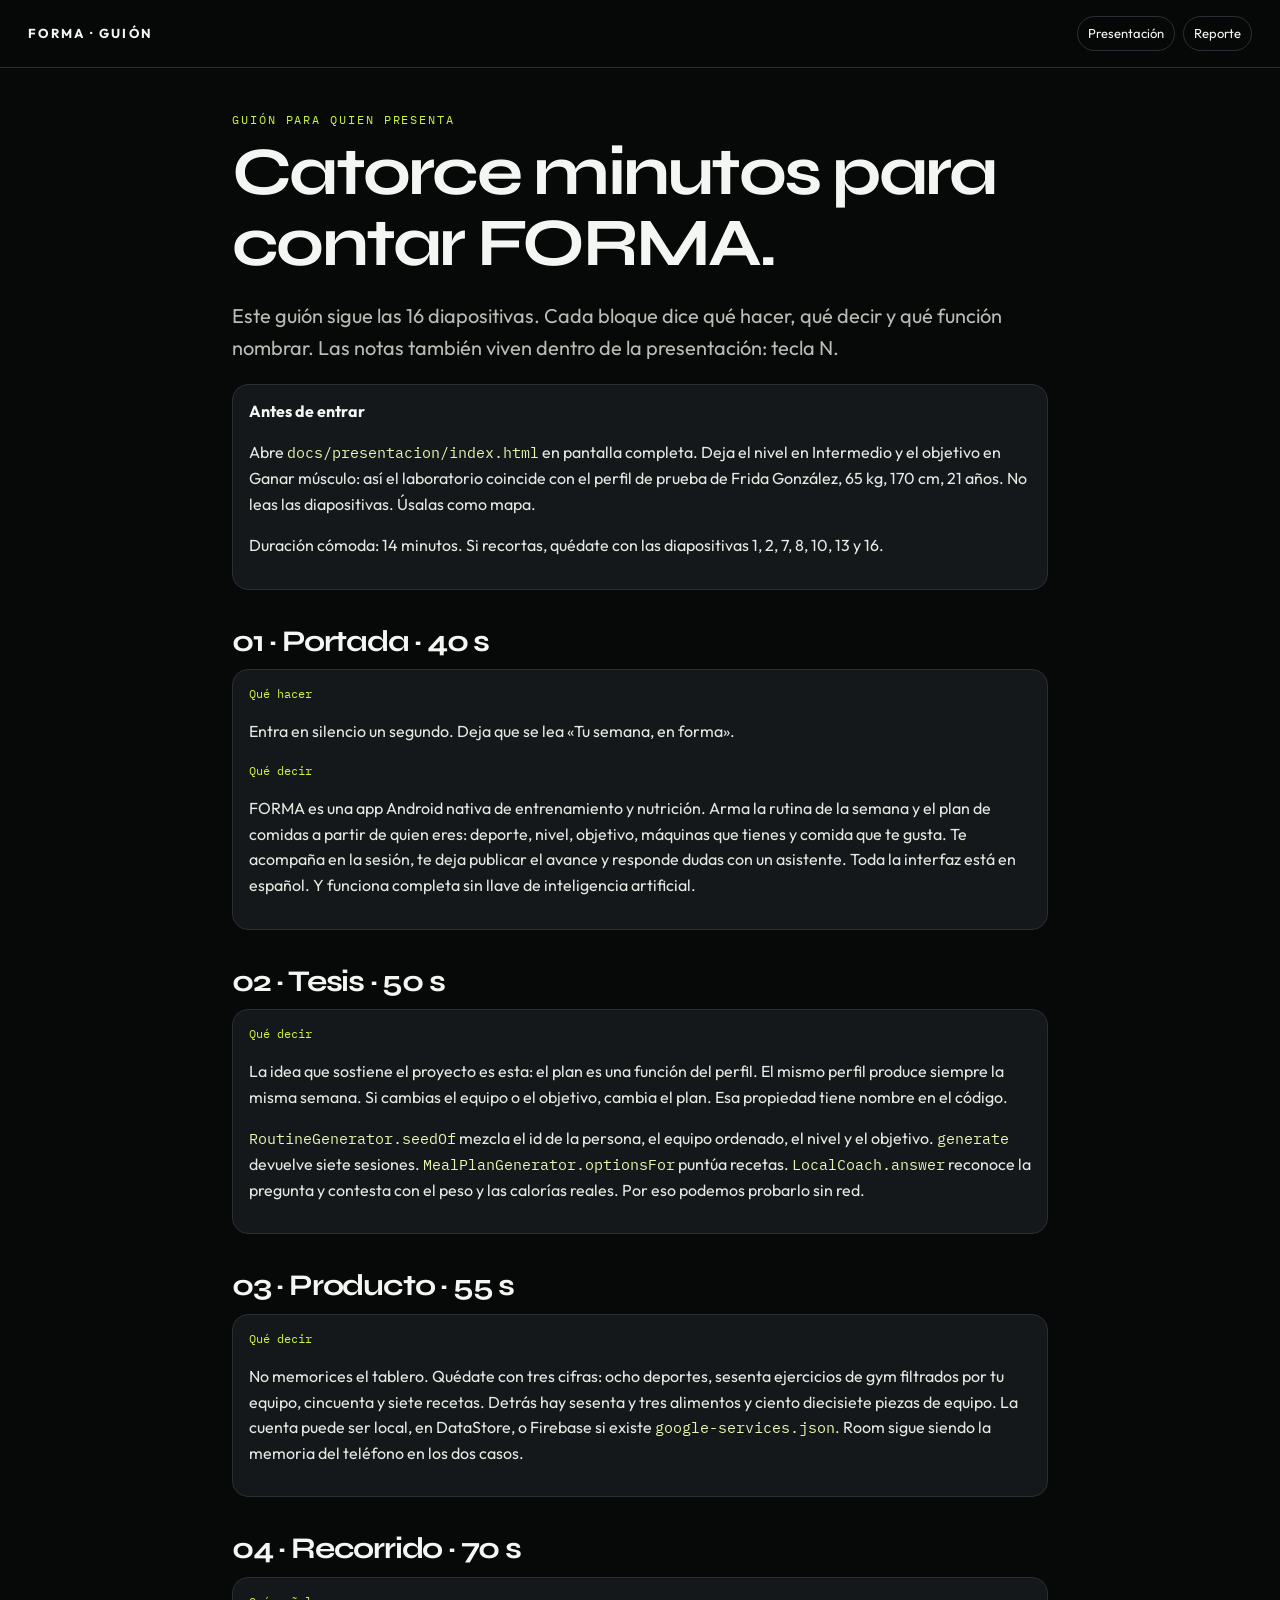
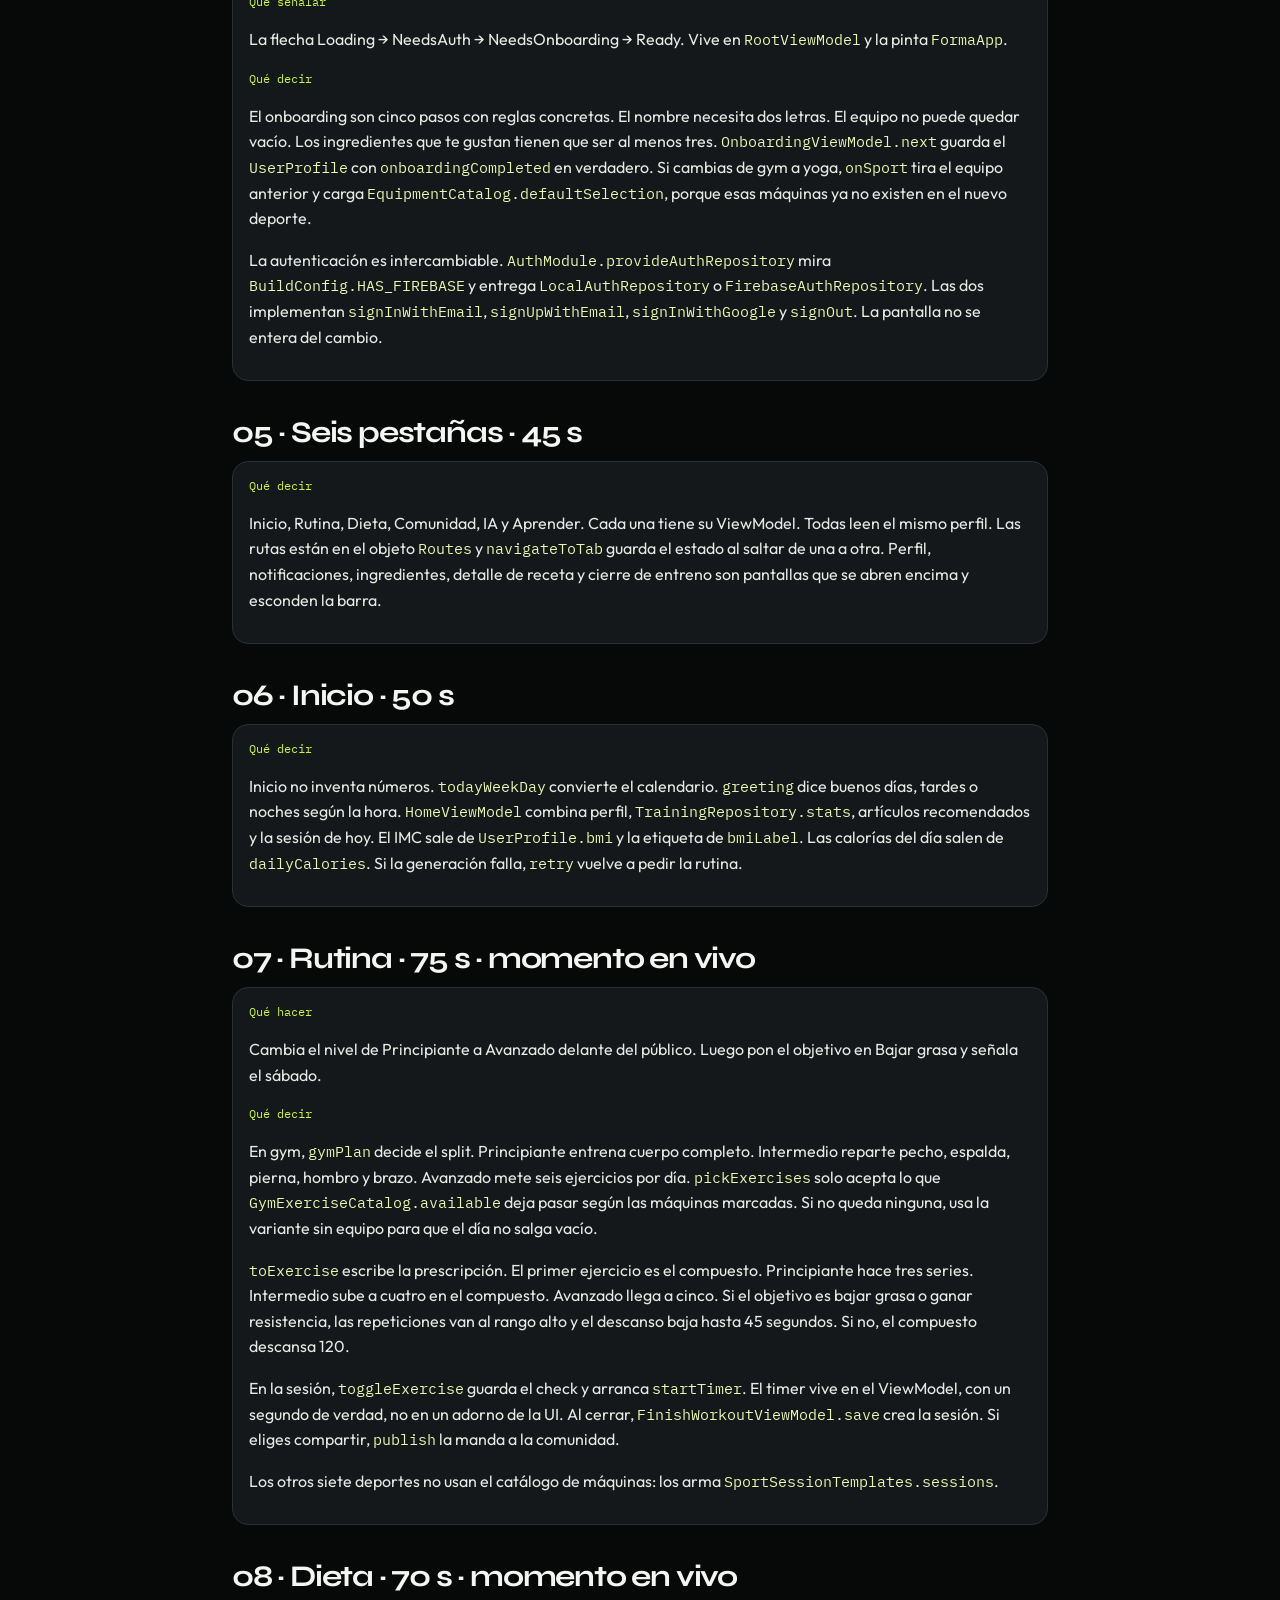
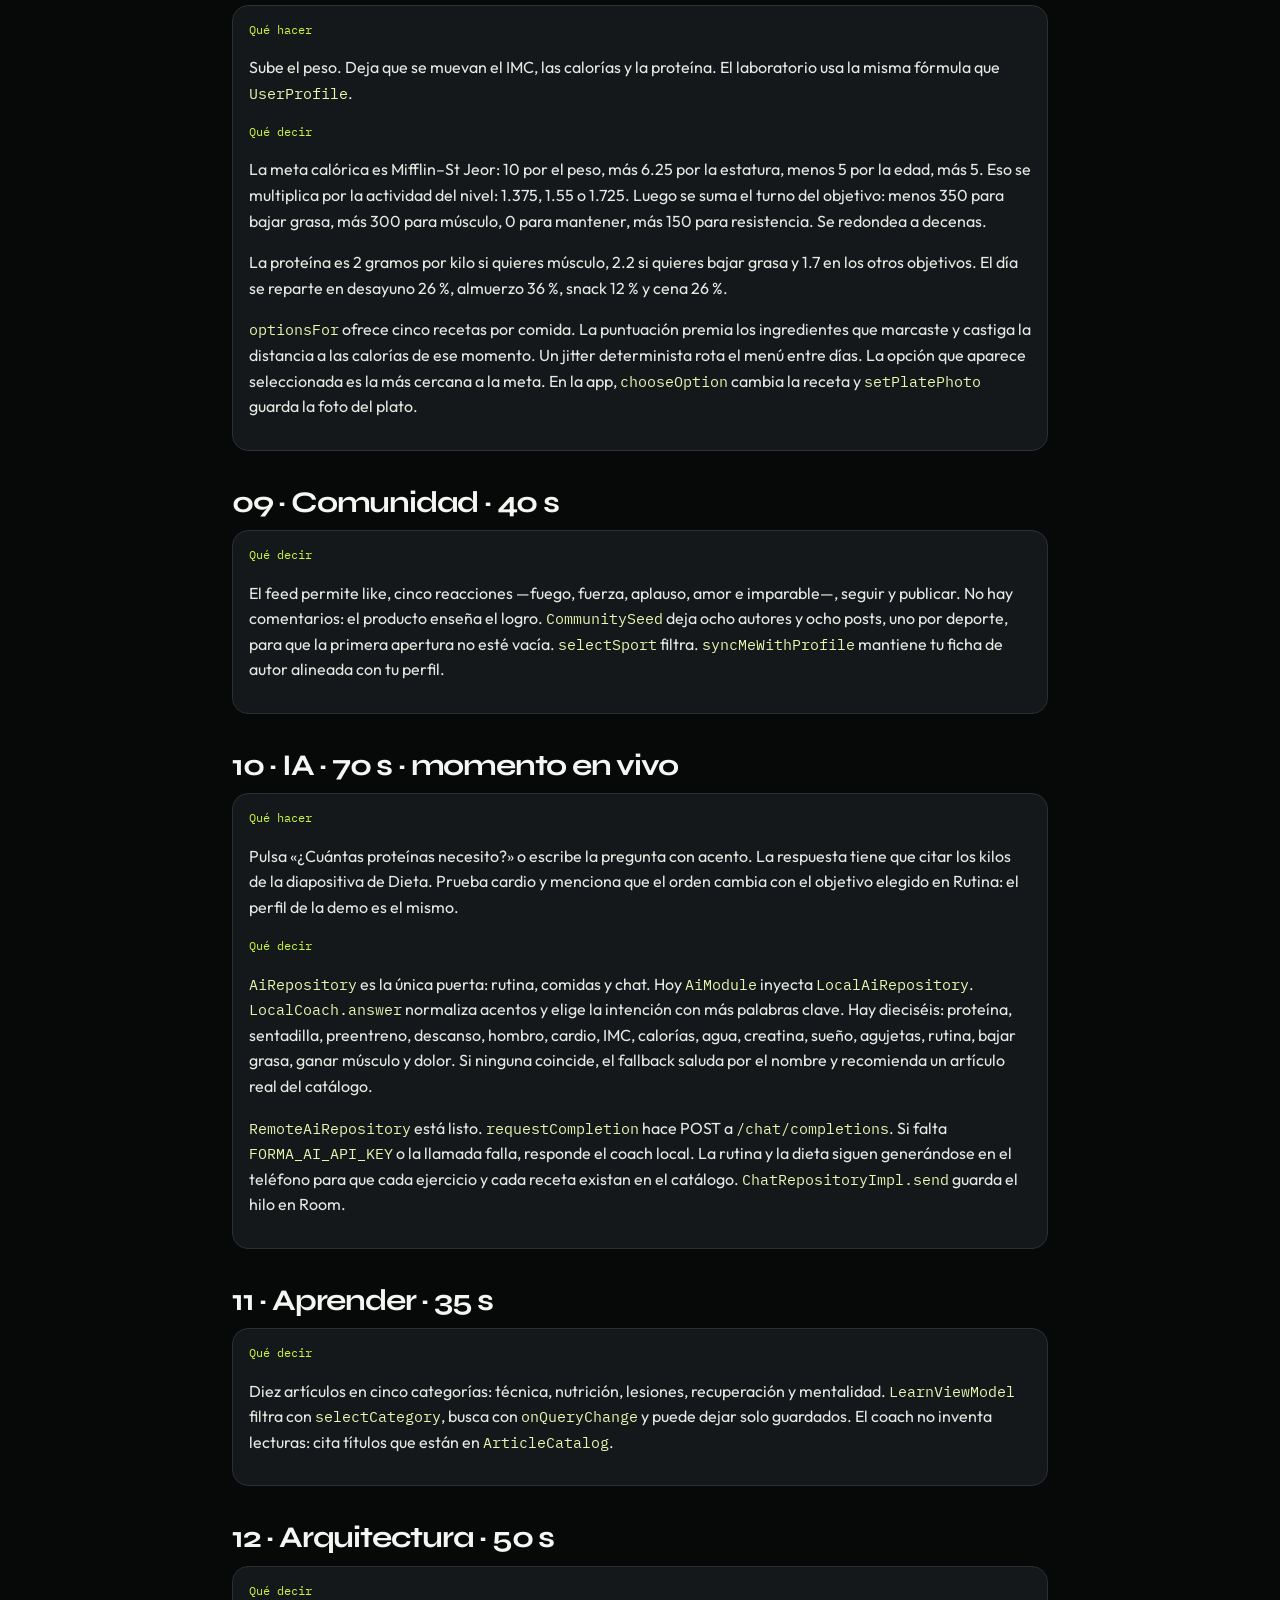
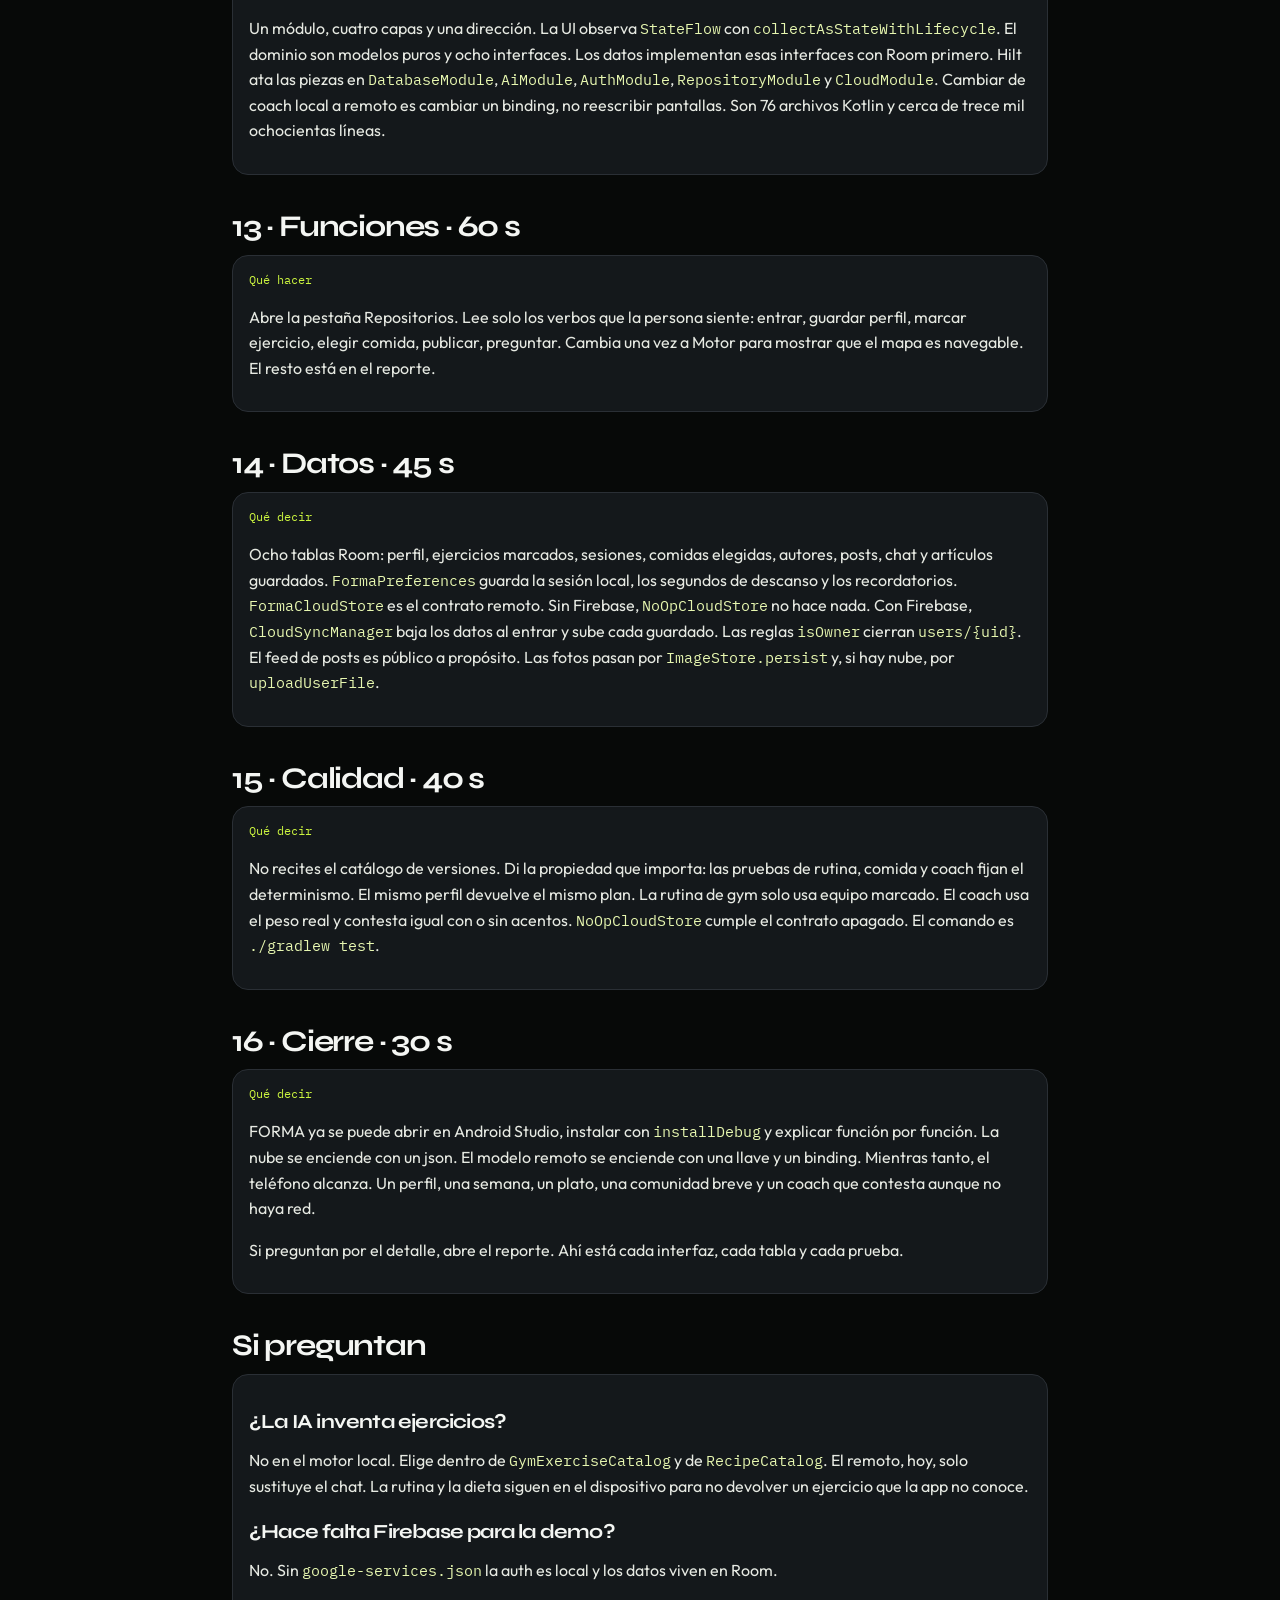
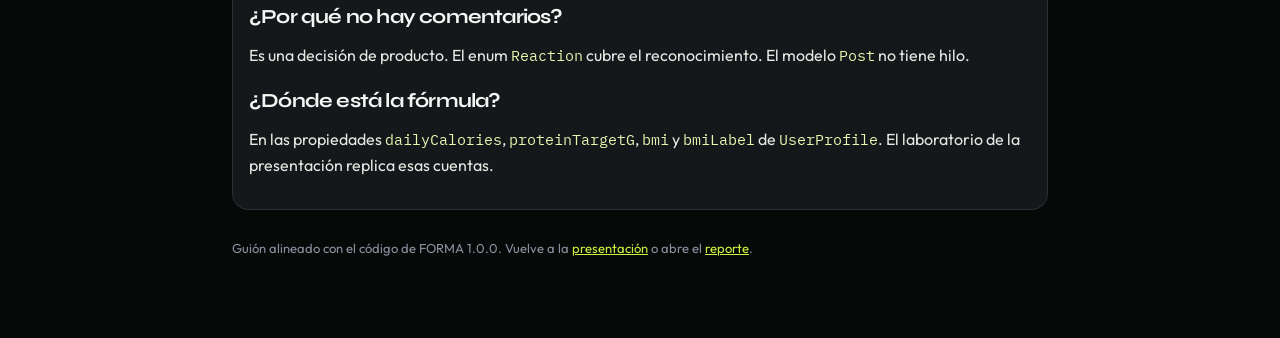
==== docs/presentacion/guion.html @ 3fc8c6ad "Documentar FORMA con presentación, guión y reporte. Añade una presentación navegable del producto, e" ====
<!DOCTYPE html>
<html lang="es">
<head>
  <meta charset="utf-8" />
  <meta name="viewport" content="width=device-width, initial-scale=1" />
  <title>FORMA — Guión de la presentación</title>
  <link rel="preconnect" href="https://fonts.googleapis.com" />
  <link href="https://fonts.googleapis.com/css2?family=IBM+Plex+Mono:wght@400;500&family=Outfit:wght@380;560;700&family=Syne:wght@700;800&display=swap" rel="stylesheet" />
  <link rel="stylesheet" href="lectura.css" />
</head>
<body>
  <header class="top">
    <div class="brand">FORMA · GUIÓN</div>
    <nav>
      <a href="index.html">Presentación</a>
      <a href="reporte.html">Reporte</a>
    </nav>
  </header>
  <main>
    <div class="kicker">Guión para quien presenta</div>
    <h1>Catorce minutos para contar FORMA.</h1>
    <p class="lead">Este guión sigue las 16 diapositivas. Cada bloque dice qué hacer, qué decir y qué función nombrar. Las notas también viven dentro de la presentación: tecla N.</p>

    <div class="card">
      <strong>Antes de entrar</strong>
      <p>Abre <code>docs/presentacion/index.html</code> en pantalla completa. Deja el nivel en Intermedio y el objetivo en Ganar músculo: así el laboratorio coincide con el perfil de prueba de Frida González, 65 kg, 170 cm, 21 años. No leas las diapositivas. Úsalas como mapa.</p>
      <p>Duración cómoda: 14 minutos. Si recortas, quédate con las diapositivas 1, 2, 7, 8, 10, 13 y 16.</p>
    </div>

    <h2>01 · Portada · 40 s</h2>
    <div class="beat">
      <div class="when">Qué hacer</div>
      <p>Entra en silencio un segundo. Deja que se lea «Tu semana, en forma».</p>
      <div class="when">Qué decir</div>
      <p>FORMA es una app Android nativa de entrenamiento y nutrición. Arma la rutina de la semana y el plan de comidas a partir de quien eres: deporte, nivel, objetivo, máquinas que tienes y comida que te gusta. Te acompaña en la sesión, te deja publicar el avance y responde dudas con un asistente. Toda la interfaz está en español. Y funciona completa sin llave de inteligencia artificial.</p>
    </div>

    <h2>02 · Tesis · 50 s</h2>
    <div class="beat">
      <div class="when">Qué decir</div>
      <p>La idea que sostiene el proyecto es esta: el plan es una función del perfil. El mismo perfil produce siempre la misma semana. Si cambias el equipo o el objetivo, cambia el plan. Esa propiedad tiene nombre en el código.</p>
      <p><code>RoutineGenerator.seedOf</code> mezcla el id de la persona, el equipo ordenado, el nivel y el objetivo. <code>generate</code> devuelve siete sesiones. <code>MealPlanGenerator.optionsFor</code> puntúa recetas. <code>LocalCoach.answer</code> reconoce la pregunta y contesta con el peso y las calorías reales. Por eso podemos probarlo sin red.</p>
    </div>

    <h2>03 · Producto · 55 s</h2>
    <div class="beat">
      <div class="when">Qué decir</div>
      <p>No memorices el tablero. Quédate con tres cifras: ocho deportes, sesenta ejercicios de gym filtrados por tu equipo, cincuenta y siete recetas. Detrás hay sesenta y tres alimentos y ciento diecisiete piezas de equipo. La cuenta puede ser local, en DataStore, o Firebase si existe <code>google-services.json</code>. Room sigue siendo la memoria del teléfono en los dos casos.</p>
    </div>

    <h2>04 · Recorrido · 70 s</h2>
    <div class="beat">
      <div class="when">Qué señalar</div>
      <p>La flecha Loading → NeedsAuth → NeedsOnboarding → Ready. Vive en <code>RootViewModel</code> y la pinta <code>FormaApp</code>.</p>
      <div class="when">Qué decir</div>
      <p>El onboarding son cinco pasos con reglas concretas. El nombre necesita dos letras. El equipo no puede quedar vacío. Los ingredientes que te gustan tienen que ser al menos tres. <code>OnboardingViewModel.next</code> guarda el <code>UserProfile</code> con <code>onboardingCompleted</code> en verdadero. Si cambias de gym a yoga, <code>onSport</code> tira el equipo anterior y carga <code>EquipmentCatalog.defaultSelection</code>, porque esas máquinas ya no existen en el nuevo deporte.</p>
      <p>La autenticación es intercambiable. <code>AuthModule.provideAuthRepository</code> mira <code>BuildConfig.HAS_FIREBASE</code> y entrega <code>LocalAuthRepository</code> o <code>FirebaseAuthRepository</code>. Las dos implementan <code>signInWithEmail</code>, <code>signUpWithEmail</code>, <code>signInWithGoogle</code> y <code>signOut</code>. La pantalla no se entera del cambio.</p>
    </div>

    <h2>05 · Seis pestañas · 45 s</h2>
    <div class="beat">
      <div class="when">Qué decir</div>
      <p>Inicio, Rutina, Dieta, Comunidad, IA y Aprender. Cada una tiene su ViewModel. Todas leen el mismo perfil. Las rutas están en el objeto <code>Routes</code> y <code>navigateToTab</code> guarda el estado al saltar de una a otra. Perfil, notificaciones, ingredientes, detalle de receta y cierre de entreno son pantallas que se abren encima y esconden la barra.</p>
    </div>

    <h2>06 · Inicio · 50 s</h2>
    <div class="beat">
      <div class="when">Qué decir</div>
      <p>Inicio no inventa números. <code>todayWeekDay</code> convierte el calendario. <code>greeting</code> dice buenos días, tardes o noches según la hora. <code>HomeViewModel</code> combina perfil, <code>TrainingRepository.stats</code>, artículos recomendados y la sesión de hoy. El IMC sale de <code>UserProfile.bmi</code> y la etiqueta de <code>bmiLabel</code>. Las calorías del día salen de <code>dailyCalories</code>. Si la generación falla, <code>retry</code> vuelve a pedir la rutina.</p>
    </div>

    <h2>07 · Rutina · 75 s · momento en vivo</h2>
    <div class="beat">
      <div class="when">Qué hacer</div>
      <p>Cambia el nivel de Principiante a Avanzado delante del público. Luego pon el objetivo en Bajar grasa y señala el sábado.</p>
      <div class="when">Qué decir</div>
      <p>En gym, <code>gymPlan</code> decide el split. Principiante entrena cuerpo completo. Intermedio reparte pecho, espalda, pierna, hombro y brazo. Avanzado mete seis ejercicios por día. <code>pickExercises</code> solo acepta lo que <code>GymExerciseCatalog.available</code> deja pasar según las máquinas marcadas. Si no queda ninguna, usa la variante sin equipo para que el día no salga vacío.</p>
      <p><code>toExercise</code> escribe la prescripción. El primer ejercicio es el compuesto. Principiante hace tres series. Intermedio sube a cuatro en el compuesto. Avanzado llega a cinco. Si el objetivo es bajar grasa o ganar resistencia, las repeticiones van al rango alto y el descanso baja hasta 45 segundos. Si no, el compuesto descansa 120.</p>
      <p>En la sesión, <code>toggleExercise</code> guarda el check y arranca <code>startTimer</code>. El timer vive en el ViewModel, con un segundo de verdad, no en un adorno de la UI. Al cerrar, <code>FinishWorkoutViewModel.save</code> crea la sesión. Si eliges compartir, <code>publish</code> la manda a la comunidad.</p>
      <p>Los otros siete deportes no usan el catálogo de máquinas: los arma <code>SportSessionTemplates.sessions</code>.</p>
    </div>

    <h2>08 · Dieta · 70 s · momento en vivo</h2>
    <div class="beat">
      <div class="when">Qué hacer</div>
      <p>Sube el peso. Deja que se muevan el IMC, las calorías y la proteína. El laboratorio usa la misma fórmula que <code>UserProfile</code>.</p>
      <div class="when">Qué decir</div>
      <p>La meta calórica es Mifflin–St Jeor: 10 por el peso, más 6.25 por la estatura, menos 5 por la edad, más 5. Eso se multiplica por la actividad del nivel: 1.375, 1.55 o 1.725. Luego se suma el turno del objetivo: menos 350 para bajar grasa, más 300 para músculo, 0 para mantener, más 150 para resistencia. Se redondea a decenas.</p>
      <p>La proteína es 2 gramos por kilo si quieres músculo, 2.2 si quieres bajar grasa y 1.7 en los otros objetivos. El día se reparte en desayuno 26 %, almuerzo 36 %, snack 12 % y cena 26 %.</p>
      <p><code>optionsFor</code> ofrece cinco recetas por comida. La puntuación premia los ingredientes que marcaste y castiga la distancia a las calorías de ese momento. Un jitter determinista rota el menú entre días. La opción que aparece seleccionada es la más cercana a la meta. En la app, <code>chooseOption</code> cambia la receta y <code>setPlatePhoto</code> guarda la foto del plato.</p>
    </div>

    <h2>09 · Comunidad · 40 s</h2>
    <div class="beat">
      <div class="when">Qué decir</div>
      <p>El feed permite like, cinco reacciones —fuego, fuerza, aplauso, amor e imparable—, seguir y publicar. No hay comentarios: el producto enseña el logro. <code>CommunitySeed</code> deja ocho autores y ocho posts, uno por deporte, para que la primera apertura no esté vacía. <code>selectSport</code> filtra. <code>syncMeWithProfile</code> mantiene tu ficha de autor alineada con tu perfil.</p>
    </div>

    <h2>10 · IA · 70 s · momento en vivo</h2>
    <div class="beat">
      <div class="when">Qué hacer</div>
      <p>Pulsa «¿Cuántas proteínas necesito?» o escribe la pregunta con acento. La respuesta tiene que citar los kilos de la diapositiva de Dieta. Prueba cardio y menciona que el orden cambia con el objetivo elegido en Rutina: el perfil de la demo es el mismo.</p>
      <div class="when">Qué decir</div>
      <p><code>AiRepository</code> es la única puerta: rutina, comidas y chat. Hoy <code>AiModule</code> inyecta <code>LocalAiRepository</code>. <code>LocalCoach.answer</code> normaliza acentos y elige la intención con más palabras clave. Hay dieciséis: proteína, sentadilla, preentreno, descanso, hombro, cardio, IMC, calorías, agua, creatina, sueño, agujetas, rutina, bajar grasa, ganar músculo y dolor. Si ninguna coincide, el fallback saluda por el nombre y recomienda un artículo real del catálogo.</p>
      <p><code>RemoteAiRepository</code> está listo. <code>requestCompletion</code> hace POST a <code>/chat/completions</code>. Si falta <code>FORMA_AI_API_KEY</code> o la llamada falla, responde el coach local. La rutina y la dieta siguen generándose en el teléfono para que cada ejercicio y cada receta existan en el catálogo. <code>ChatRepositoryImpl.send</code> guarda el hilo en Room.</p>
    </div>

    <h2>11 · Aprender · 35 s</h2>
    <div class="beat">
      <div class="when">Qué decir</div>
      <p>Diez artículos en cinco categorías: técnica, nutrición, lesiones, recuperación y mentalidad. <code>LearnViewModel</code> filtra con <code>selectCategory</code>, busca con <code>onQueryChange</code> y puede dejar solo guardados. El coach no inventa lecturas: cita títulos que están en <code>ArticleCatalog</code>.</p>
    </div>

    <h2>12 · Arquitectura · 50 s</h2>
    <div class="beat">
      <div class="when">Qué decir</div>
      <p>Un módulo, cuatro capas y una dirección. La UI observa <code>StateFlow</code> con <code>collectAsStateWithLifecycle</code>. El dominio son modelos puros y ocho interfaces. Los datos implementan esas interfaces con Room primero. Hilt ata las piezas en <code>DatabaseModule</code>, <code>AiModule</code>, <code>AuthModule</code>, <code>RepositoryModule</code> y <code>CloudModule</code>. Cambiar de coach local a remoto es cambiar un binding, no reescribir pantallas. Son 76 archivos Kotlin y cerca de trece mil ochocientas líneas.</p>
    </div>

    <h2>13 · Funciones · 60 s</h2>
    <div class="beat">
      <div class="when">Qué hacer</div>
      <p>Abre la pestaña Repositorios. Lee solo los verbos que la persona siente: entrar, guardar perfil, marcar ejercicio, elegir comida, publicar, preguntar. Cambia una vez a Motor para mostrar que el mapa es navegable. El resto está en el reporte.</p>
    </div>

    <h2>14 · Datos · 45 s</h2>
    <div class="beat">
      <div class="when">Qué decir</div>
      <p>Ocho tablas Room: perfil, ejercicios marcados, sesiones, comidas elegidas, autores, posts, chat y artículos guardados. <code>FormaPreferences</code> guarda la sesión local, los segundos de descanso y los recordatorios. <code>FormaCloudStore</code> es el contrato remoto. Sin Firebase, <code>NoOpCloudStore</code> no hace nada. Con Firebase, <code>CloudSyncManager</code> baja los datos al entrar y sube cada guardado. Las reglas <code>isOwner</code> cierran <code>users/{uid}</code>. El feed de posts es público a propósito. Las fotos pasan por <code>ImageStore.persist</code> y, si hay nube, por <code>uploadUserFile</code>.</p>
    </div>

    <h2>15 · Calidad · 40 s</h2>
    <div class="beat">
      <div class="when">Qué decir</div>
      <p>No recites el catálogo de versiones. Di la propiedad que importa: las pruebas de rutina, comida y coach fijan el determinismo. El mismo perfil devuelve el mismo plan. La rutina de gym solo usa equipo marcado. El coach usa el peso real y contesta igual con o sin acentos. <code>NoOpCloudStore</code> cumple el contrato apagado. El comando es <code>./gradlew test</code>.</p>
    </div>

    <h2>16 · Cierre · 30 s</h2>
    <div class="beat">
      <div class="when">Qué decir</div>
      <p>FORMA ya se puede abrir en Android Studio, instalar con <code>installDebug</code> y explicar función por función. La nube se enciende con un json. El modelo remoto se enciende con una llave y un binding. Mientras tanto, el teléfono alcanza. Un perfil, una semana, un plato, una comunidad breve y un coach que contesta aunque no haya red.</p>
      <p>Si preguntan por el detalle, abre el reporte. Ahí está cada interfaz, cada tabla y cada prueba.</p>
    </div>

    <h2>Si preguntan</h2>
    <div class="card">
      <h3>¿La IA inventa ejercicios?</h3>
      <p>No en el motor local. Elige dentro de <code>GymExerciseCatalog</code> y de <code>RecipeCatalog</code>. El remoto, hoy, solo sustituye el chat. La rutina y la dieta siguen en el dispositivo para no devolver un ejercicio que la app no conoce.</p>
      <h3>¿Hace falta Firebase para la demo?</h3>
      <p>No. Sin <code>google-services.json</code> la auth es local y los datos viven en Room.</p>
      <h3>¿Por qué no hay comentarios?</h3>
      <p>Es una decisión de producto. El enum <code>Reaction</code> cubre el reconocimiento. El modelo <code>Post</code> no tiene hilo.</p>
      <h3>¿Dónde está la fórmula?</h3>
      <p>En las propiedades <code>dailyCalories</code>, <code>proteinTargetG</code>, <code>bmi</code> y <code>bmiLabel</code> de <code>UserProfile</code>. El laboratorio de la presentación replica esas cuentas.</p>
    </div>

    <footer>Guión alineado con el código de FORMA 1.0.0. Vuelve a la <a href="index.html">presentación</a> o abre el <a href="reporte.html">reporte</a>.</footer>
  </main>
</body>
</html>
---- docs/presentacion/lectura.css ----
:root {
  --bg: #070908;
  --surface: #14181b;
  --line: #2a2f35;
  --ink: #f4f6f3;
  --muted: #b7bdb4;
  --soft: #8a90a0;
  --lime: #cbf43f;
  --aqua: #5bc8ff;
  --orange: #ff9a4d;
  --sans: "Outfit", "Segoe UI", sans-serif;
  --display: "Syne", "Outfit", sans-serif;
  --mono: "IBM Plex Mono", ui-monospace, monospace;
}
* { box-sizing: border-box; }
html { scroll-behavior: smooth; }
body {
  margin: 0;
  background:
    radial-gradient(800px 400px at 100% -10%, rgba(203, 244, 63, 0.12), transparent 50%),
    var(--bg);
  color: var(--ink);
  font-family: var(--sans);
  line-height: 1.6;
}
a { color: var(--lime); }
header.top {
  position: sticky;
  top: 0;
  z-index: 5;
  display: flex;
  justify-content: space-between;
  gap: 16px;
  align-items: center;
  padding: 16px 28px;
  background: rgba(7, 9, 8, 0.9);
  border-bottom: 1px solid var(--line);
  backdrop-filter: blur(12px);
}
.brand { letter-spacing: 0.18em; font-weight: 700; font-size: 13px; }
nav { display: flex; gap: 8px; flex-wrap: wrap; }
nav a {
  text-decoration: none;
  border: 1px solid var(--line);
  border-radius: 999px;
  padding: 6px 10px;
  color: var(--ink);
  font-size: 13px;
}
nav a:hover { border-color: var(--lime); color: var(--lime); }
main { max-width: 860px; margin: 0 auto; padding: 42px 22px 80px; }
h1, h2, h3 { font-family: var(--display); letter-spacing: -0.04em; line-height: 1.05; }
h1 { font-size: clamp(40px, 6vw, 68px); margin: 8px 0 12px; }
h2 { font-size: 30px; margin: 36px 0 10px; }
h3 { font-size: 20px; margin: 22px 0 6px; }
.kicker { font-family: var(--mono); color: var(--lime); letter-spacing: 0.16em; text-transform: uppercase; font-size: 12px; }
.lead { font-size: 20px; color: var(--muted); }
p { color: #e6e9e2; }
.toc { display: grid; gap: 6px; margin: 18px 0 8px; }
.toc a { text-decoration: none; }
.beat, .card {
  background: var(--surface);
  border: 1px solid var(--line);
  border-radius: 16px;
  padding: 14px 16px;
  margin: 12px 0;
}
.beat .when { font-family: var(--mono); color: var(--lime); font-size: 12px; }
code, .mono { font-family: var(--mono); font-size: 0.92em; color: #e7f7b0; }
table { width: 100%; border-collapse: collapse; font-size: 14.5px; margin: 10px 0 18px; }
th, td { text-align: left; padding: 8px 6px; border-bottom: 1px solid var(--line); vertical-align: top; }
th { color: var(--soft); font-size: 12px; letter-spacing: 0.08em; text-transform: uppercase; }
ul { padding-left: 18px; }
li { margin: 4px 0; }
footer { color: var(--soft); font-size: 13px; margin-top: 28px; }
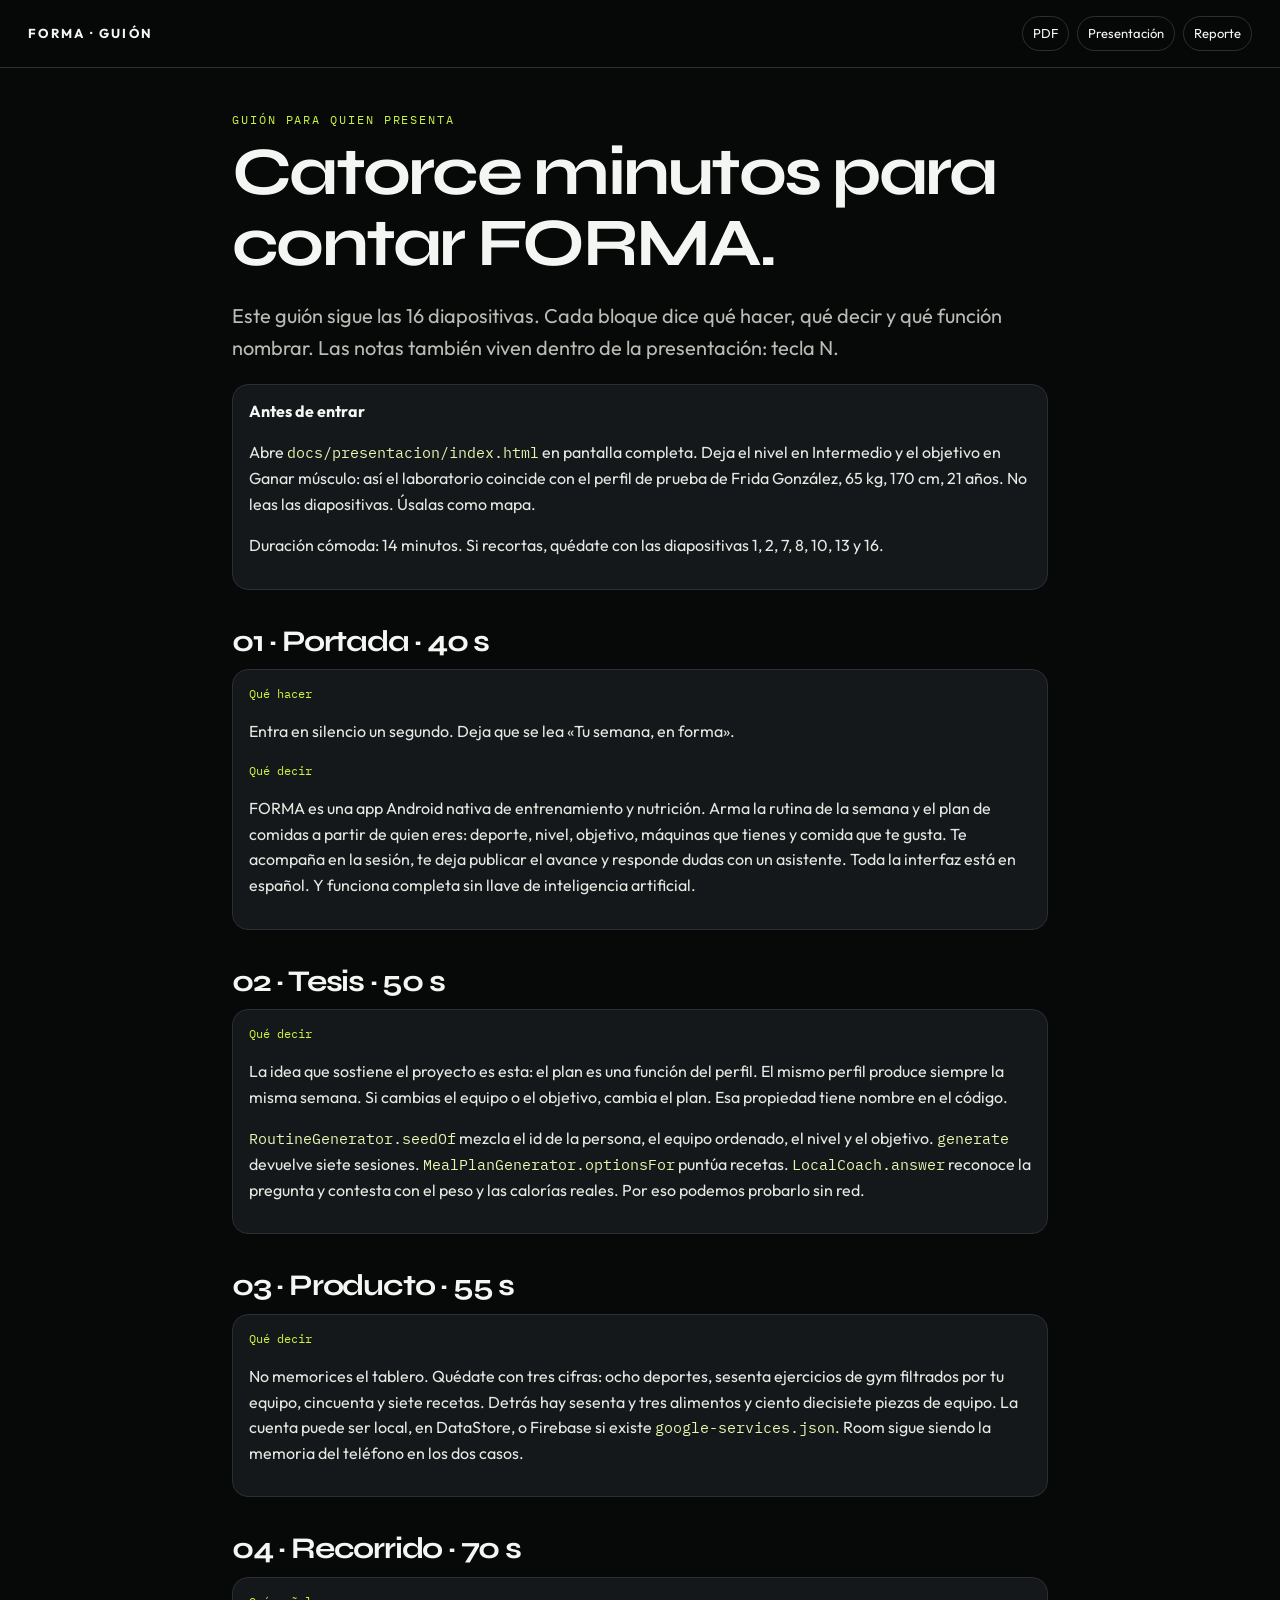
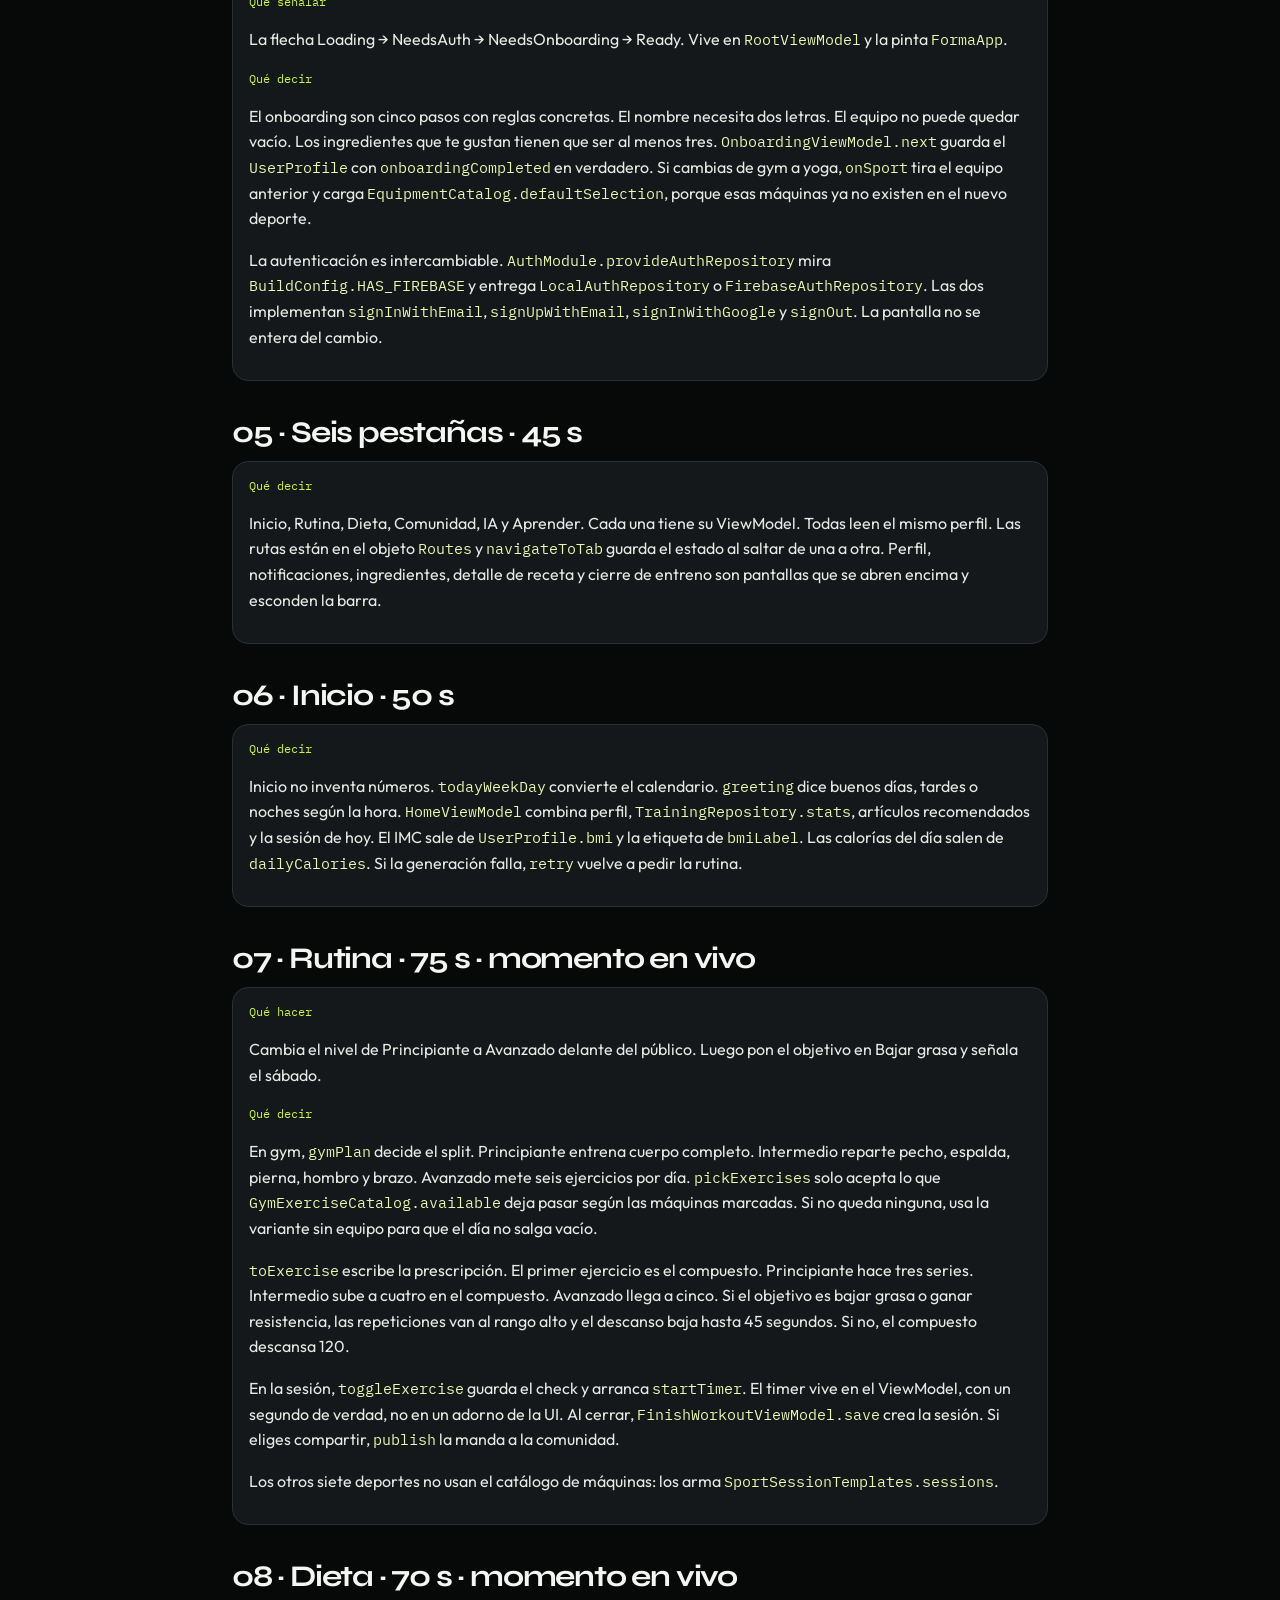
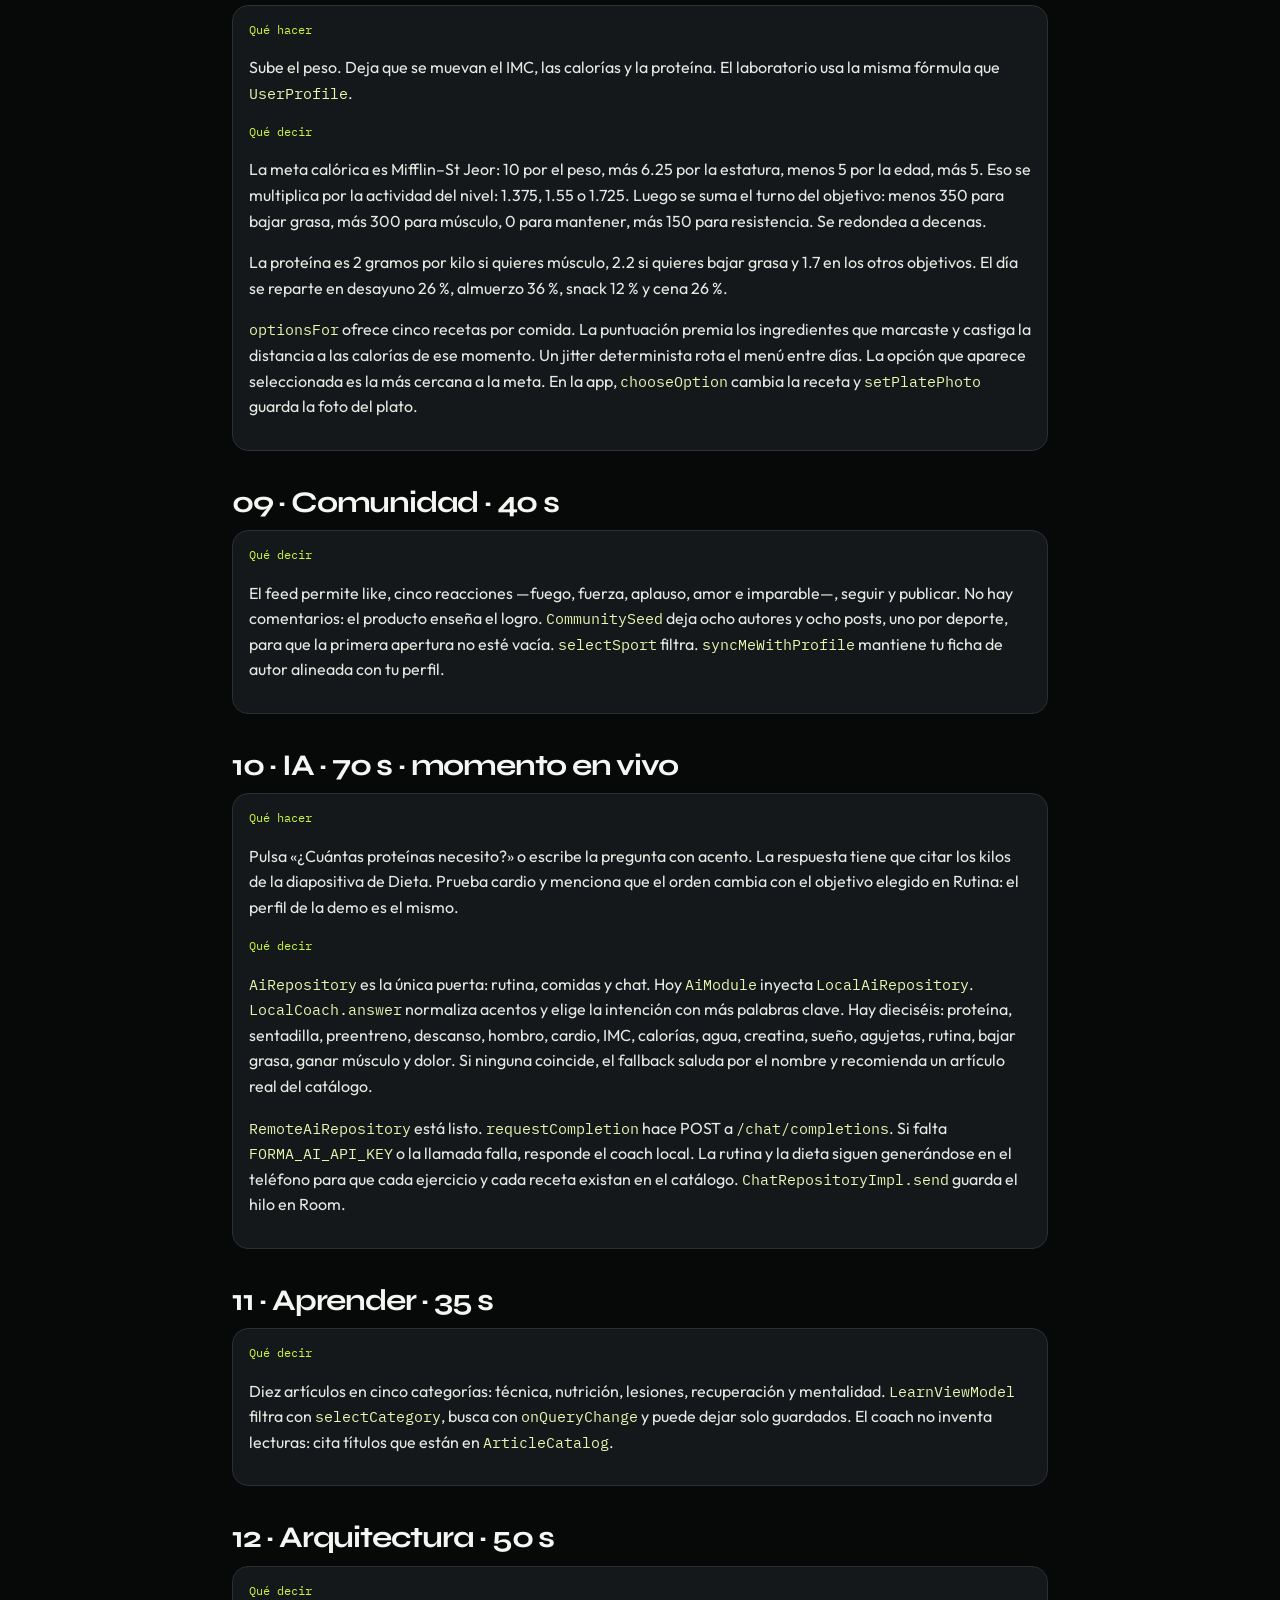
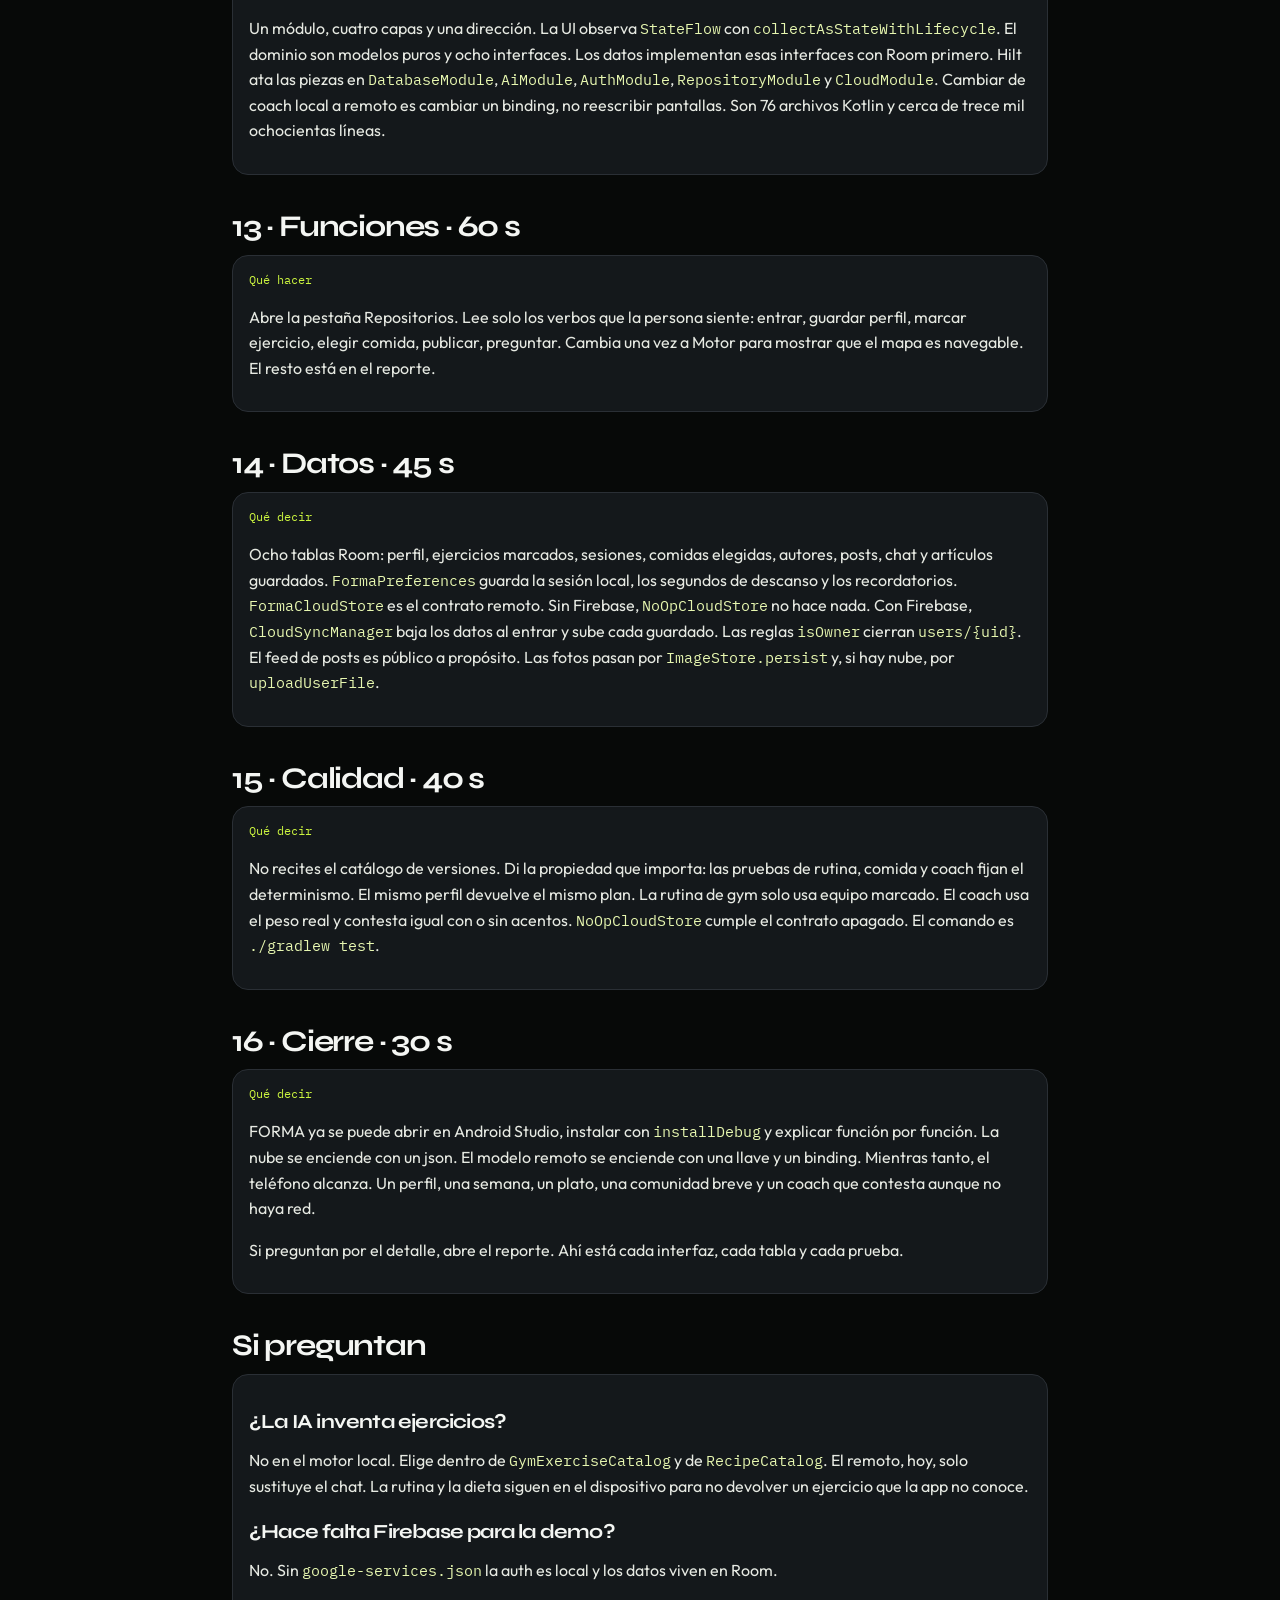
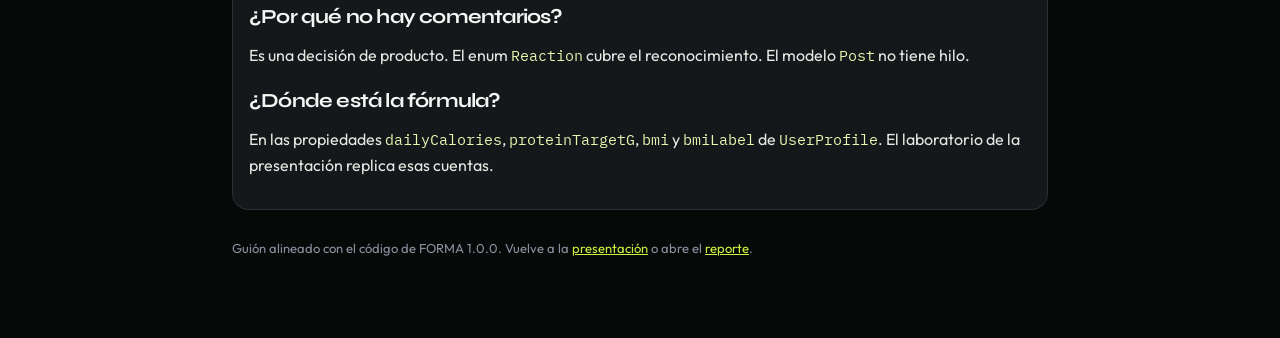
==== commit 64f3962b: "Enlazar los PDF desde la presentación, el guión y el reporte. Co-authored-by: Frida G <Kookunutmilk@" ====
--- a/docs/presentacion/guion.html
+++ b/docs/presentacion/guion.html
@@ -12,6 +12,7 @@
   <header class="top">
     <div class="brand">FORMA · GUIÓN</div>
     <nav>
+      <a href="pdf/FORMA-guion.pdf">PDF</a>
       <a href="index.html">Presentación</a>
       <a href="reporte.html">Reporte</a>
     </nav>
--- a/docs/presentacion/lectura.css
+++ b/docs/presentacion/lectura.css
@@ -73,3 +73,16 @@
 ul { padding-left: 18px; }
 li { margin: 4px 0; }
 footer { color: var(--soft); font-size: 13px; margin-top: 28px; }
+
+@media print {
+  @page { size: A4; margin: 16mm 16mm 18mm; }
+  header.top { position: static; background: #070908; }
+  html, body {
+    background: #070908;
+    -webkit-print-color-adjust: exact;
+    print-color-adjust: exact;
+  }
+  main { max-width: none; padding: 0 0 12mm; }
+  a { text-decoration: none; }
+  h2, h3, .beat, .card { break-inside: avoid; }
+}
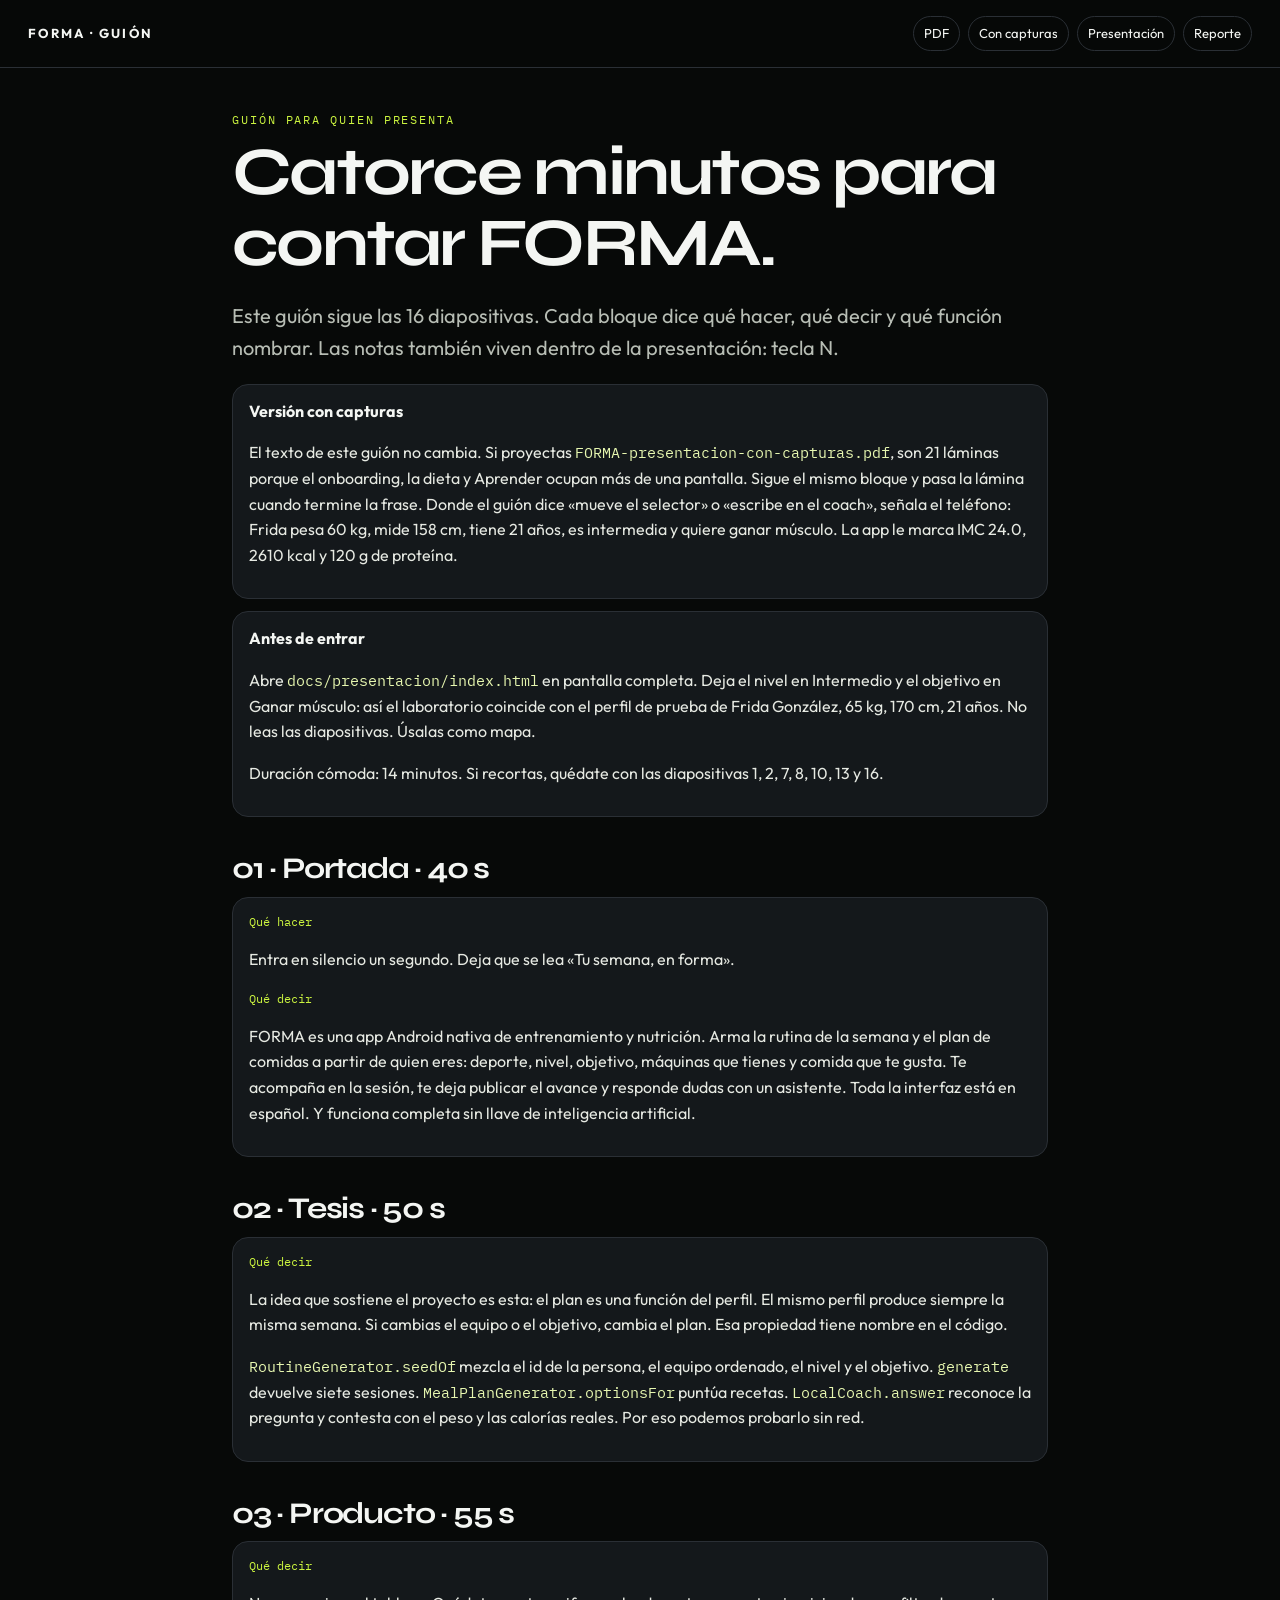
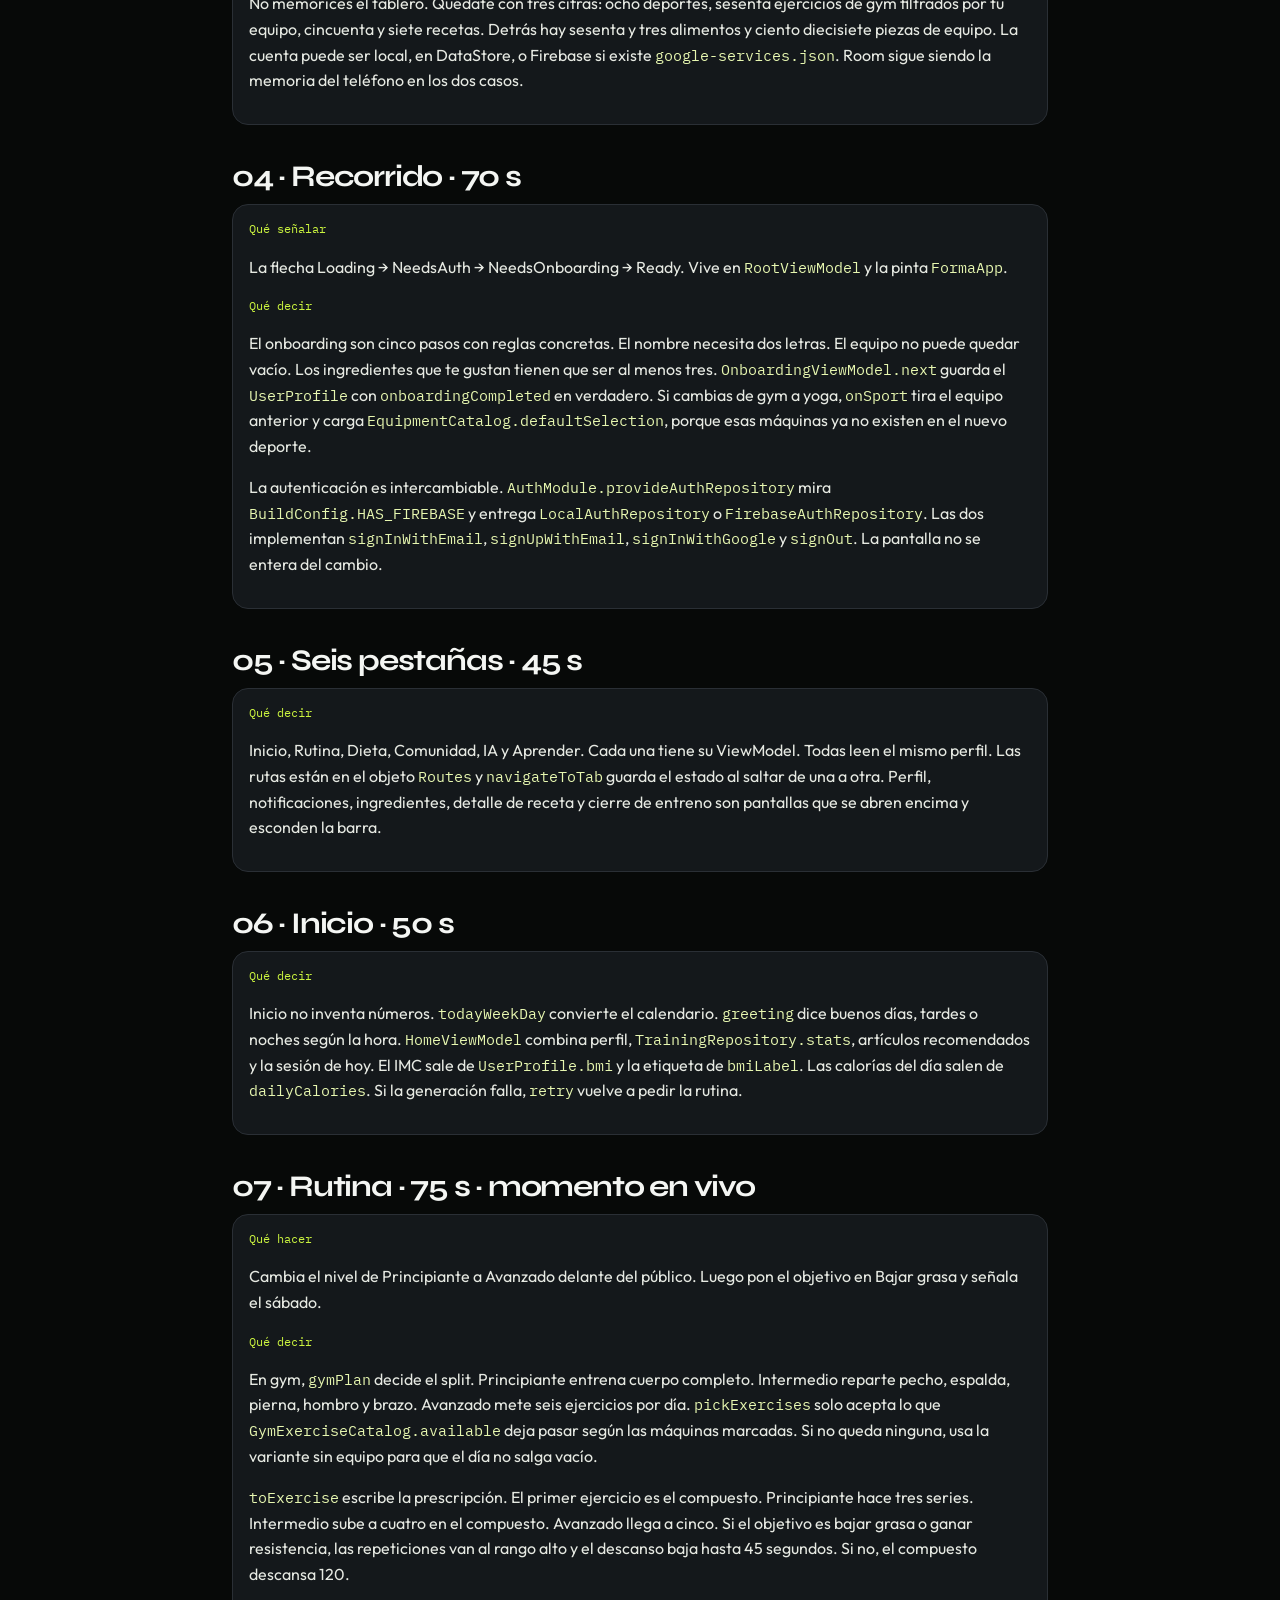
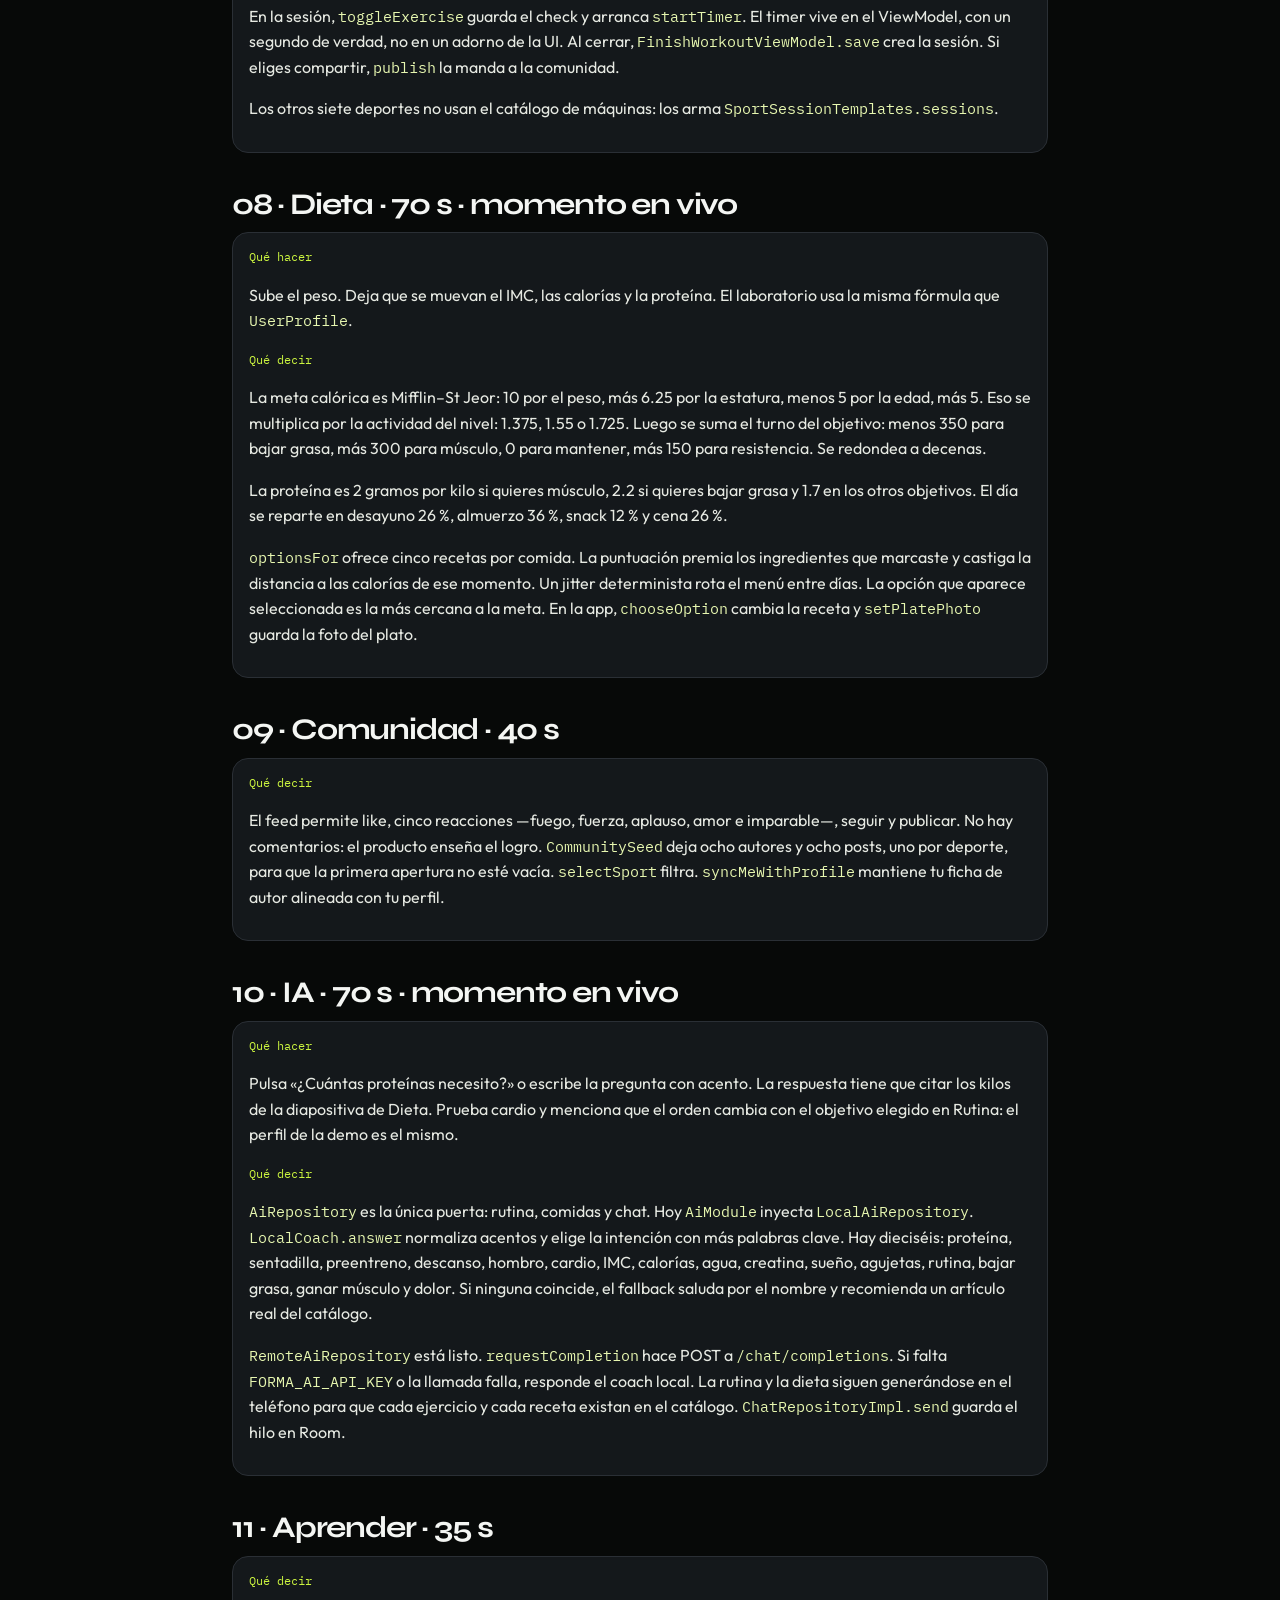
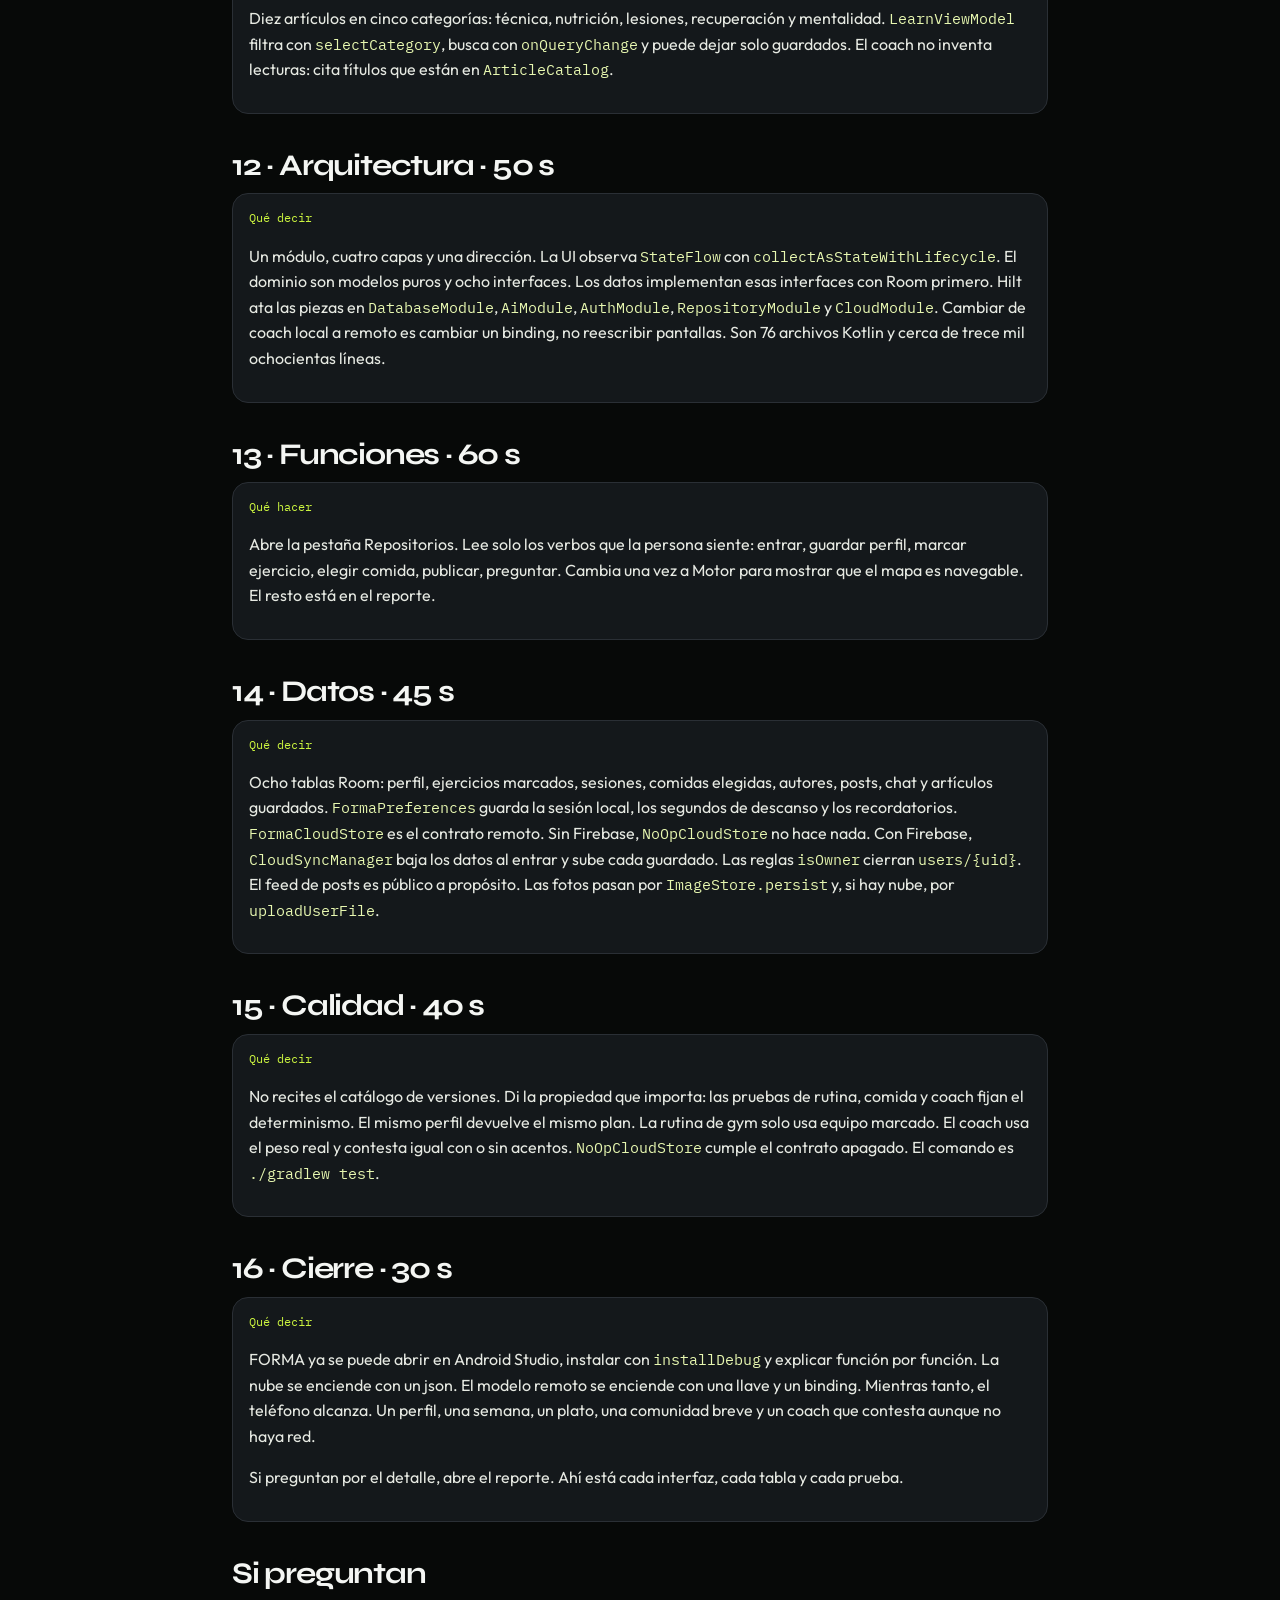
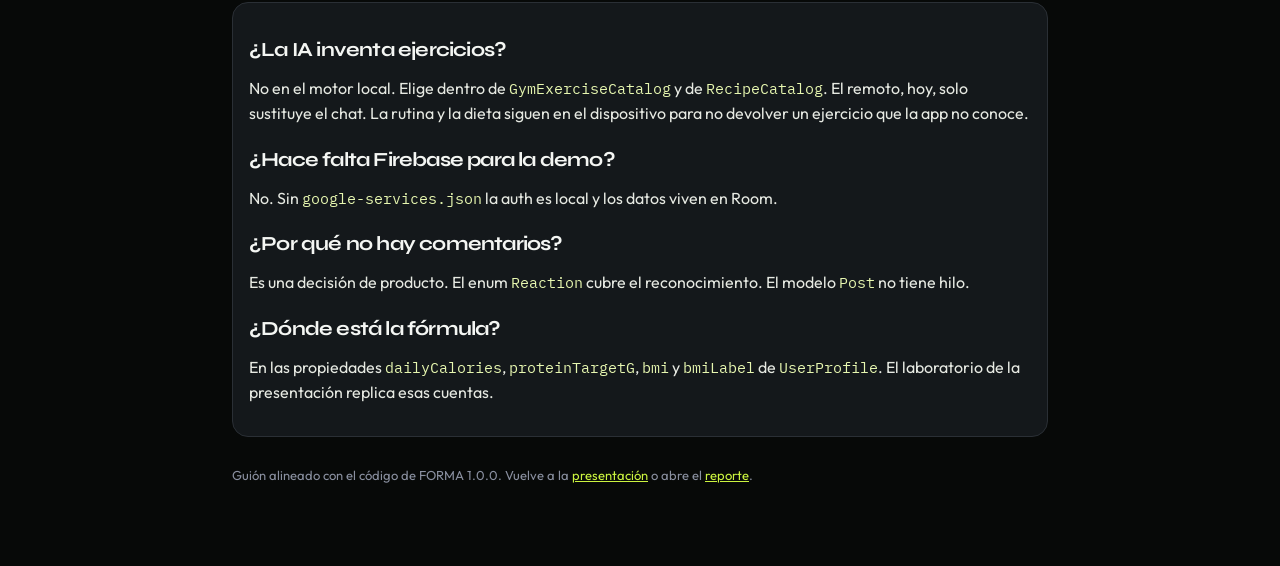
==== commit ecbdd934: "Añadir la presentación con las capturas de la app. La segunda versión conserva el mismo guión y pega" ====
--- a/docs/presentacion/guion.html
+++ b/docs/presentacion/guion.html
@@ -13,6 +13,7 @@
     <div class="brand">FORMA · GUIÓN</div>
     <nav>
       <a href="pdf/FORMA-guion.pdf">PDF</a>
+      <a href="con-capturas.html">Con capturas</a>
       <a href="index.html">Presentación</a>
       <a href="reporte.html">Reporte</a>
     </nav>
@@ -21,6 +22,11 @@
     <div class="kicker">Guión para quien presenta</div>
     <h1>Catorce minutos para contar FORMA.</h1>
     <p class="lead">Este guión sigue las 16 diapositivas. Cada bloque dice qué hacer, qué decir y qué función nombrar. Las notas también viven dentro de la presentación: tecla N.</p>
+
+    <div class="card">
+      <strong>Versión con capturas</strong>
+      <p>El texto de este guión no cambia. Si proyectas <code>FORMA-presentacion-con-capturas.pdf</code>, son 21 láminas porque el onboarding, la dieta y Aprender ocupan más de una pantalla. Sigue el mismo bloque y pasa la lámina cuando termine la frase. Donde el guión dice «mueve el selector» o «escribe en el coach», señala el teléfono: Frida pesa 60 kg, mide 158 cm, tiene 21 años, es intermedia y quiere ganar músculo. La app le marca IMC 24.0, 2610 kcal y 120 g de proteína.</p>
+    </div>
 
     <div class="card">
       <strong>Antes de entrar</strong>
